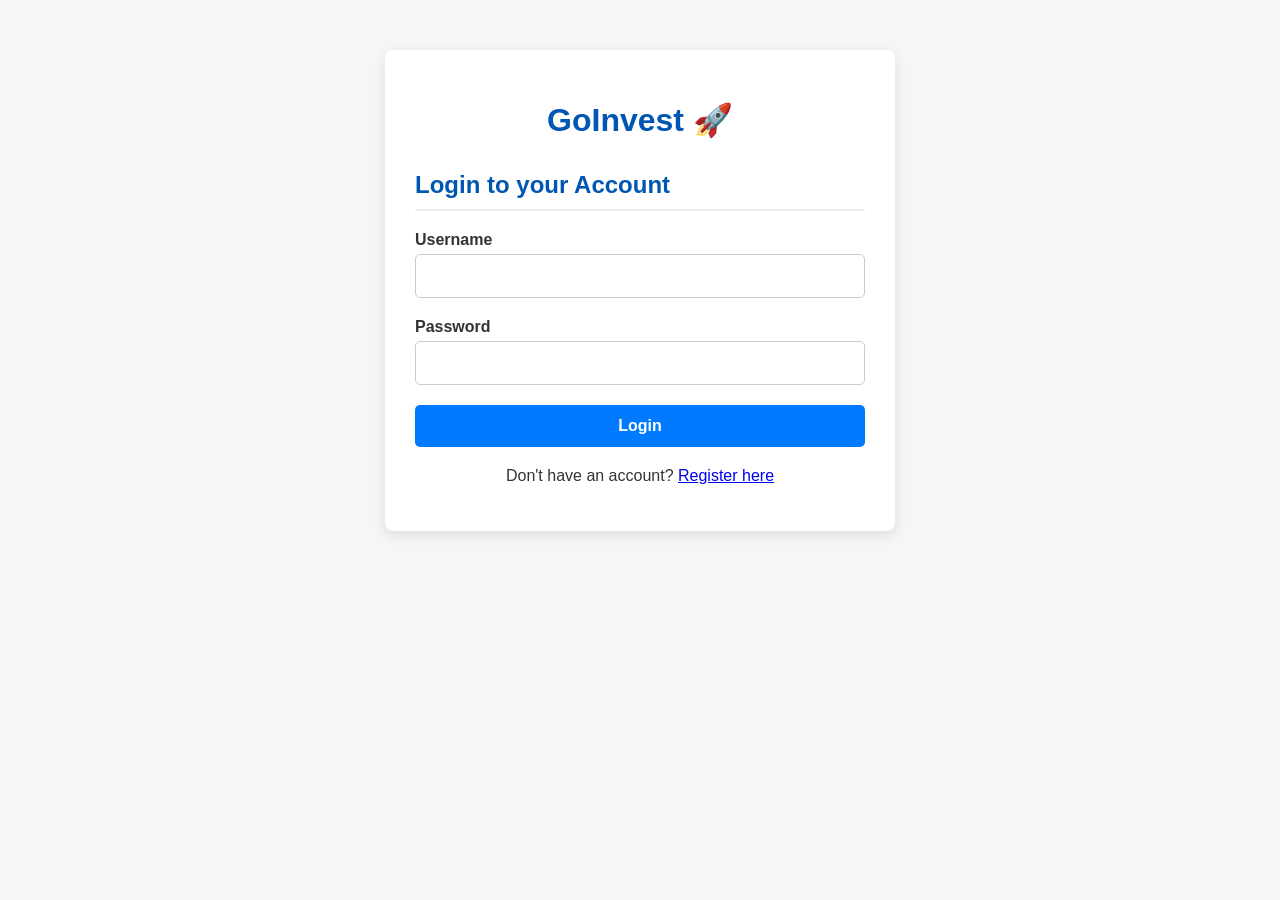
==== student.html @ f3b44d15 "first commit" ====
<!DOCTYPE html>
<html lang="en">
<head>
    <meta charset="UTF-8">
    <meta name="viewport" content="width=device-width, initial-scale=1.0">
    <title>Student Dashboard - GoInvest</title>
    <link rel="stylesheet" href="style.css">
</head>
<body>
    <nav class="navbar">
        <div class="container">
            <span class="navbar-brand">GoInvest</span>
            <div class="navbar-user">
                <span id="welcome-user"></span>
                <button id="logout-btn" class="btn btn-secondary">Logout</button>
            </div>
        </div>
    </nav>

    <div class="container">
        <h2>Post a new Business Idea</h2>
        <p>Your idea will be visible to all investors.</p>

        <form id="idea-form">
            <textarea id="idea-text" placeholder="Describe your idea here..." required></textarea>
            <button type="submit" class="btn">Post Idea</button>
        </form>
    </div>

    <script src="app.js"></script>
</body>
</html>
---- style.css ----
/* Global Styles */
body {
    font-family: -apple-system, BlinkMacSystemFont, "Segoe UI", Roboto, Helvetica, Arial, sans-serif;
    background-color: #f4f7f6;
    color: #333;
    margin: 0;
    padding: 0;
}

.container {
    max-width: 800px;
    margin: 20px auto;
    padding: 20px;
    background-color: #ffffff;
    border-radius: 8px;
    box-shadow: 0 4px 12px rgba(0,0,0,0.05);
}

h1, h2 {
    color: #0056b3;
    padding-bottom: 10px;
}
h1 {
    text-align: center;
}
h2 {
    border-bottom: 2px solid #eee;
}

/* Navbar */
.navbar {
    width: 100%;
    background-color: #fff;
    border-bottom: 1px solid #ddd;
    box-shadow: 0 2px 4px rgba(0,0,0,0.05);
    padding: 10px 0;
}
.navbar .container {
    display: flex;
    justify-content: space-between;
    align-items: center;
    margin-top: 0;
    margin-bottom: 0;
    box-shadow: none;
    background: none;
}
.navbar-brand {
    font-size: 1.5em;
    font-weight: bold;
    color: #0056b3;
}
.navbar-user {
    display: flex;
    align-items: center;
    gap: 15px;
}
#welcome-user {
    font-weight: bold;
}

/* Buttons */
.btn {
    display: inline-block;
    padding: 12px 20px;
    font-size: 16px;
    font-weight: bold;
    text-align: center;
    text-decoration: none;
    color: #fff;
    background-color: #007bff;
    border: none;
    border-radius: 5px;
    cursor: pointer;
    transition: background-color 0.3s;
    width: 100%; /* Full width for forms */
    box-sizing: border-box; /* Include padding in width */
}
.btn:hover {
    background-color: #0056b3;
}
.btn.btn-secondary {
    background-color: #6c757d;
    width: auto; /* Auto width for nav button */
}
.btn.btn-secondary:hover {
    background-color: #5a6268;
}

/* Login/Register Forms */
.form-container {
    max-width: 450px;
    margin: 50px auto;
    padding: 30px;
    background-color: #ffffff;
    border-radius: 8px;
    box-shadow: 0 4px 12px rgba(0,0,0,0.1);
}
.form-group {
    margin-bottom: 20px;
}
.form-group label {
    display: block;
    margin-bottom: 5px;
    font-weight: bold;
}
.form-group input[type="text"],
.form-group input[type="password"] {
    width: 100%;
    padding: 12px;
    font-size: 16px;
    border: 1px solid #ccc;
    border-radius: 5px;
    box-sizing: border-box; /* Include padding in width */
}
.role-selection p {
    margin-bottom: 10px;
    font-weight: bold;
}
.role-selection label {
    font-weight: normal;
    margin-right: 15px;
    margin-left: 5px;
}
.form-switch {
    text-align: center;
    margin-top: 20px;
}
.message {
    text-align: center;
    font-weight: bold;
    margin-top: 15px;
}
.message.success {
    color: green;
}
.message.error {
    color: red;
}

/* Student Form */
#idea-form {
    display: flex;
    flex-direction: column;
    gap: 15px;
}
#idea-form textarea {
    width: 100%;
    min-height: 120px;
    padding: 15px;
    font-size: 16px;
    font-family: inherit;
    border: 1px solid #ccc;
    border-radius: 5px;
    resize: vertical;
    box-sizing: border-box;
}

/* Investor Idea Cards */
#ideas-container {
    display: flex;
    flex-direction: column;
    gap: 15px;
}
.card {
    background: #fdfdfd;
    border: 1px solid #eee;
    border-radius: 8px;
    padding: 20px;
    box-shadow: 0 2px 4px rgba(0,0,0,0.03);
}
.card p {
    font-size: 1.1em;
    line-height: 1.6;
    margin-top: 0;
    margin-bottom: 15px;
}
.card-footer {
    display: flex;
    justify-content: space-between;
    align-items: center;
}
.card-author {
    font-style: italic;
    color: #555;
    font-size: 0.9em;
}
.like-btn {
    padding: 8px 15px;
    font-size: 14px;
    background-color: #e7f3ff;
    color: #0056b3;
    border: 1px solid #b3d7ff;
    border-radius: 5px;
    cursor: pointer;
    font-weight: bold;
    transition: all 0.2s;
    width: auto; /* Override full width */
}
.like-btn:hover {
    background-color: #d1e7ff;
    border-color: #007bff;
}
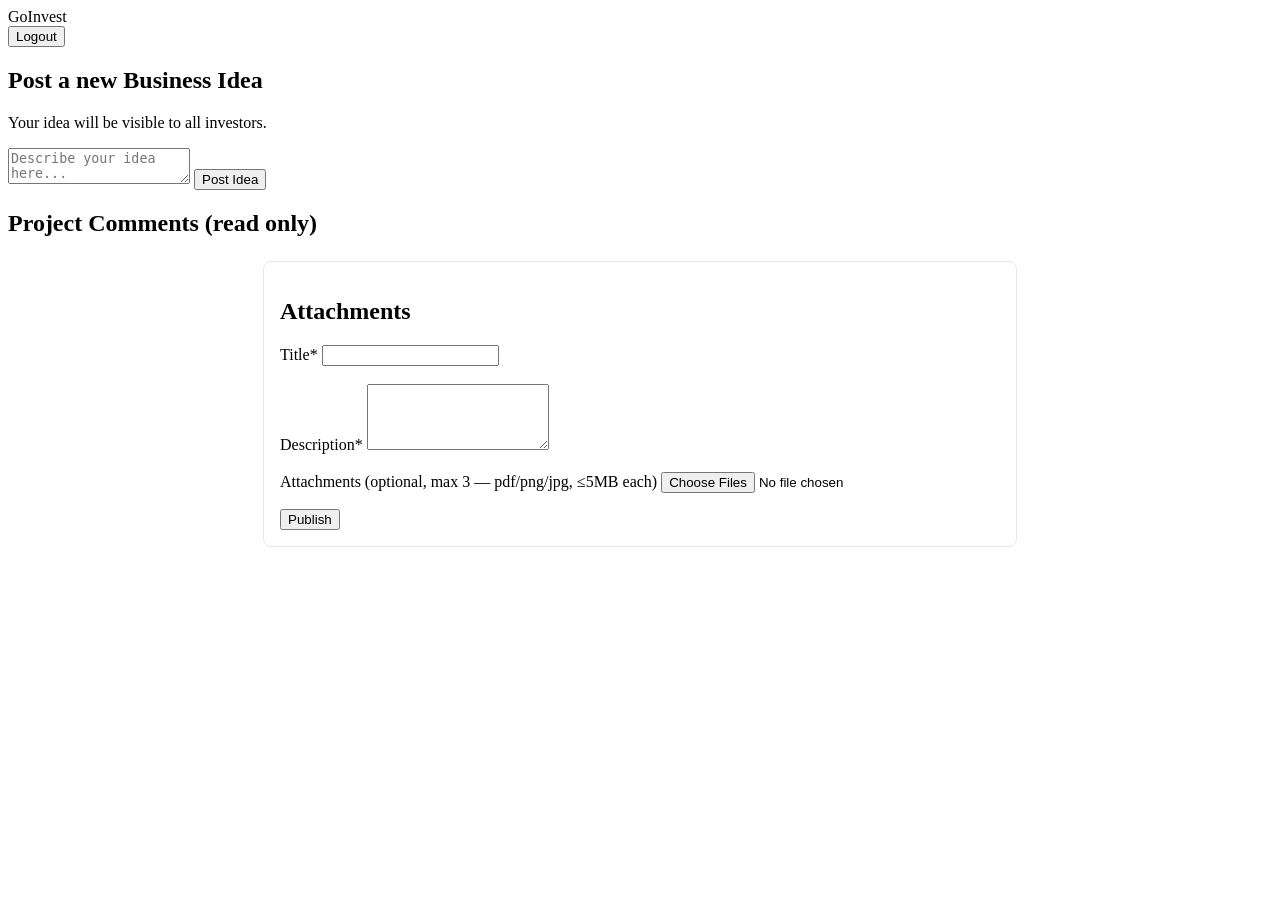
==== commit 74b73ad2: "attachment user-story compliant attachments" ====
--- a/student.html
+++ b/student.html
@@ -26,7 +26,92 @@
             <button type="submit" class="btn">Post Idea</button>
         </form>
     </div>
+    <h2>Project Comments (read only)</h2>
+<ul id="comments-list"></ul>
+
+<script>
+  // Load comments saved by investors
+  const comments = JSON.parse(localStorage.getItem("comments")) || [];
+  const list = document.getElementById("comments-list");
+
+  comments.forEach((c) => {
+    const li = document.createElement("li");
+    li.style.border = "1px solid #ccc";
+    li.style.padding = "8px";
+    li.style.marginBottom = "5px";
+    li.innerHTML = `<strong>${c.author}</strong> 
+      <span style="color:gray; font-size:12px;">(${c.time})</span><br>${c.text}`;
+    list.appendChild(li);
+  });
+  
+</script>
+
 
     <script src="app.js"></script>
+    <section style="max-width:720px;margin:24px auto;padding:16px;border:1px solid #e5e7eb;border-radius:8px;">
+        <h2>Attachments</h2>
+        <form id="newProjectForm">
+          <label>Title* <input id="title" required></label><br><br>
+          <label>Description* <textarea id="description" rows="4" required></textarea></label><br><br>
+          <label>Attachments (optional, max 3 — pdf/png/jpg, ≤5MB each)
+            <input id="attachments" type="file" multiple>
+          </label>
+          <p id="formError" style="color:#b91c1c;"></p>
+          <button type="submit">Publish</button>
+        </form>
+      </section>
+      
+      <script>
+        // --- demo storage (no server) ---
+        const DEMO_DB_KEY = "goinvest_demo_projects";
+        const readDB = () => JSON.parse(localStorage.getItem(DEMO_DB_KEY) || "[]");
+        const writeDB = (rows) => localStorage.setItem(DEMO_DB_KEY, JSON.stringify(rows));
+      
+        function validateFiles(files) {
+          const allowed = ["application/pdf","image/png","image/jpeg"];
+          if (files.length > 3) return "You can upload at most 3 files.";
+          for (const f of files) {
+            if (!allowed.includes(f.type)) return "Invalid file type. Only pdf, png, jpg allowed.";
+            if (f.size > 5 * 1024 * 1024) return "File too large. Max 5MB.";
+          }
+          return null;
+        }
+      
+        document.getElementById("newProjectForm").addEventListener("submit", async (e) => {
+          e.preventDefault();
+          const err = document.getElementById("formError");
+          err.textContent = "";
+      
+          const title = document.getElementById("title").value.trim();
+          const description = document.getElementById("description").value.trim();
+          const files = document.getElementById("attachments").files;
+      
+          if (!title || !description) { err.textContent = "Title and description are required."; return; }
+          const fErr = validateFiles(files);
+          if (fErr) { err.textContent = fErr; return; }
+      
+          // Convert files to object URLs for demo viewing (not persisted across browsers)
+          const attachments = Array.from(files).map(f => ({
+            name: f.name,
+            size: f.size,
+            type: f.type,
+            url: URL.createObjectURL(f) // demo-only viewer
+          }));
+      
+          const id = crypto.randomUUID();
+          const rows = readDB();
+          rows.push({
+            id, title, description,
+            author: "Student (demo)",
+            createdAt: new Date().toISOString(),
+            attachments
+          });
+          writeDB(rows);
+      
+          // redirect to details page like the story requires
+          window.location.href = `project.html?id=${id}`;
+        });
+      </script>
+      
 </body>
 </html>
